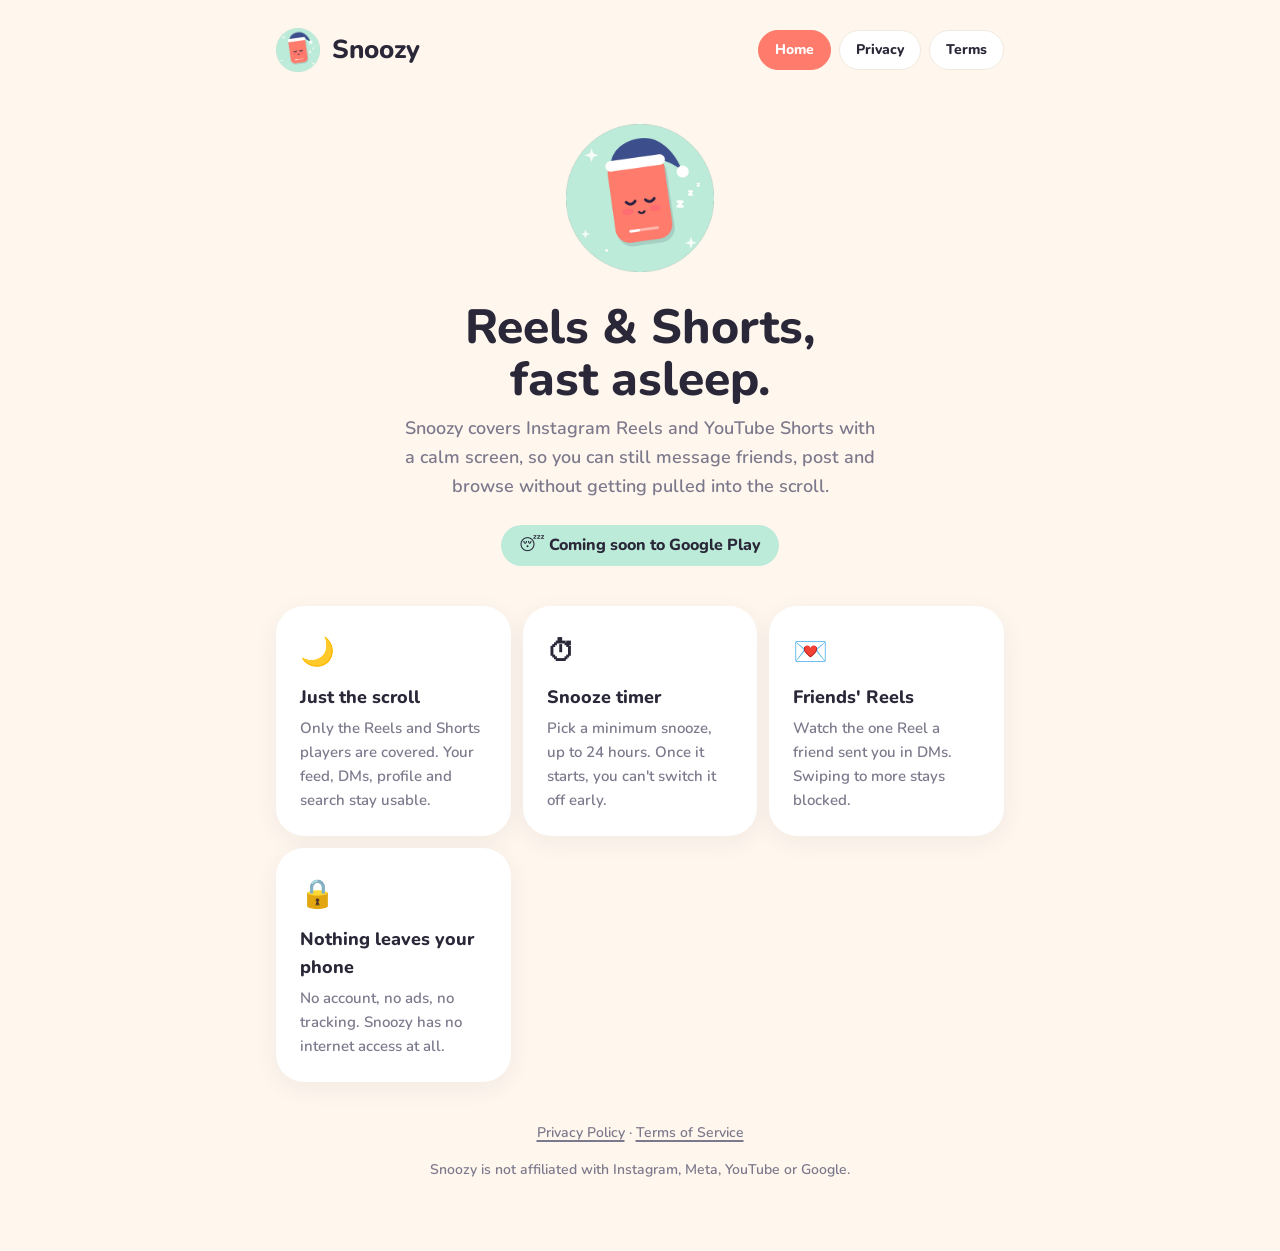
==== index.html @ 2c97b26f "Snoozy website: home, privacy policy, terms of service" ====
<!doctype html>
<html lang="en">
<head>
  <meta charset="utf-8">
  <meta name="viewport" content="width=device-width, initial-scale=1">
  <title>Snoozy</title>
  <meta name="description" content="Snoozy puts Instagram Reels and YouTube Shorts to sleep, so you can use the rest of the app in peace.">
  <link rel="icon" href="snoozy_face.png">
  <link rel="preconnect" href="https://fonts.googleapis.com">
  <link rel="preconnect" href="https://fonts.gstatic.com" crossorigin>
  <link href="https://fonts.googleapis.com/css2?family=Nunito:wght@600;800&display=swap" rel="stylesheet">
  <link rel="stylesheet" href="style.css">
</head>
<body>
  <div class="wrap">
    <nav class="nav">
      <a class="brand" href="./"><img src="snoozy_face.png" alt="">Snoozy</a>
      <div class="links">
        <a class="pill" href="./" aria-current="page">Home</a>
        <a class="pill" href="privacy.html">Privacy</a>
        <a class="pill" href="terms.html">Terms</a>
      </div>
    </nav>

    <section class="hero">
      <img src="snoozy_face.png" alt="Snoozy, a sleepy phone wearing a nightcap">
      <h1>Reels &amp; Shorts,<br>fast asleep.</h1>
      <p>Snoozy covers Instagram Reels and YouTube Shorts with a calm screen, so you can still message friends, post and browse without getting pulled into the scroll.</p>
      <span class="status">😴 Coming soon to Google Play</span>
    </section>

    <section class="grid">
      <div class="card">
        <div class="emoji">🌙</div>
        <h3>Just the scroll</h3>
        <p>Only the Reels and Shorts players are covered. Your feed, DMs, profile and search stay usable.</p>
      </div>
      <div class="card">
        <div class="emoji">⏱</div>
        <h3>Snooze timer</h3>
        <p>Pick a minimum snooze, up to 24 hours. Once it starts, you can't switch it off early.</p>
      </div>
      <div class="card">
        <div class="emoji">💌</div>
        <h3>Friends' Reels</h3>
        <p>Watch the one Reel a friend sent you in DMs. Swiping to more stays blocked.</p>
      </div>
      <div class="card">
        <div class="emoji">🔒</div>
        <h3>Nothing leaves your phone</h3>
        <p>No account, no ads, no tracking. Snoozy has no internet access at all.</p>
      </div>
    </section>

    <footer>
      <p><a href="privacy.html">Privacy Policy</a> · <a href="terms.html">Terms of Service</a></p>
      <p>Snoozy is not affiliated with Instagram, Meta, YouTube or Google.</p>
    </footer>
  </div>
</body>
</html>
---- style.css ----
/* Snoozy site — same palette, shapes and font as the app. */
:root {
  --cream: #FFF7EE;
  --card: #FFFFFF;
  --mint: #BCEBD9;
  --mint-deep: #6FC7A8;
  --coral: #FF7B6B;
  --coral-soft: #FFE3DD;
  --navy: #3D4F8A;
  --ink: #2A2838;
  --ink-soft: #7C798C;
  --track: #F1EAE1;
  --bg: var(--cream);
  --shadow: 0 6px 24px rgba(42, 40, 56, 0.06);
}

@media (prefers-color-scheme: dark) {
  :root:not([data-theme="light"]) {
    --bg: #1E1C2A;
    --card: #2A2838;
    --ink: #FFF7EE;
    --ink-soft: #B3AFC2;
    --track: #3A374A;
    --coral-soft: #4A3036;
    --shadow: none;
  }
}

* { box-sizing: border-box; }

html { -webkit-text-size-adjust: 100%; }

body {
  margin: 0;
  background: var(--bg);
  color: var(--ink);
  font-family: "Nunito", system-ui, -apple-system, "Segoe UI", sans-serif;
  font-weight: 600;
  line-height: 1.6;
}

a { color: var(--coral); text-decoration-thickness: 2px; text-underline-offset: 3px; }

.wrap { max-width: 760px; margin: 0 auto; padding: 28px 16px 56px; }

/* Header */
.nav {
  display: flex;
  align-items: center;
  justify-content: space-between;
  gap: 12px;
  flex-wrap: wrap;
  margin-bottom: 36px;
}
.brand {
  display: flex;
  align-items: center;
  gap: 12px;
  color: var(--ink);
  text-decoration: none;
  font-size: 26px;
  font-weight: 800;
}
.brand img { width: 44px; height: 44px; }
.links { display: flex; gap: 8px; flex-wrap: wrap; }
.pill {
  display: inline-block;
  padding: 8px 16px;
  border-radius: 999px;
  background: var(--card);
  border: 1.5px solid var(--track);
  color: var(--ink);
  font-weight: 800;
  font-size: 14px;
  text-decoration: none;
}
.pill[aria-current="page"] { background: var(--coral); border-color: var(--coral); color: #fff; }

/* Hero */
.hero { text-align: center; padding: 16px 0 8px; }
.hero img { width: 148px; height: 148px; }
.hero h1 { font-size: clamp(32px, 7vw, 48px); line-height: 1.1; margin: 20px 0 8px; font-weight: 800; }
.hero p { color: var(--ink-soft); font-size: 18px; margin: 0 auto; max-width: 480px; }
.status {
  display: inline-block;
  margin-top: 24px;
  padding: 8px 18px;
  border-radius: 999px;
  background: var(--mint);
  color: #2A2838;
  font-weight: 800;
}

/* Cards */
.card {
  background: var(--card);
  border-radius: 28px;
  padding: 24px;
  box-shadow: var(--shadow);
  margin-top: 16px;
}
.grid { display: grid; grid-template-columns: repeat(auto-fit, minmax(210px, 1fr)); gap: 12px; margin-top: 32px; }
.grid .card { margin-top: 0; }
.emoji { font-size: 28px; }
.card h3 { margin: 8px 0 4px; font-size: 18px; font-weight: 800; }
.card p { margin: 0; color: var(--ink-soft); font-size: 15px; }

/* Legal pages */
.doc h1 { font-size: clamp(28px, 6vw, 38px); margin: 0 0 4px; font-weight: 800; }
.updated { color: var(--ink-soft); margin: 0 0 8px; }
.doc h2 { font-size: 20px; margin: 0 0 8px; font-weight: 800; }
.doc p, .doc li { font-size: 16px; }
.doc ul { padding-left: 22px; margin: 8px 0; }
.doc li { margin: 4px 0; }
.summary { background: var(--mint); color: #2A2838; }
.summary h2 { color: #2A2838; }
.note {
  background: var(--coral-soft);
  border-radius: 20px;
  padding: 14px 18px;
  font-size: 15px;
}
table { width: 100%; border-collapse: collapse; font-size: 15px; }
th, td { text-align: left; padding: 10px 8px; border-bottom: 1.5px solid var(--track); vertical-align: top; }
th { font-weight: 800; }
.table-scroll { overflow-x: auto; }

footer { text-align: center; color: var(--ink-soft); font-size: 14px; margin-top: 40px; }
footer a { color: var(--ink-soft); }
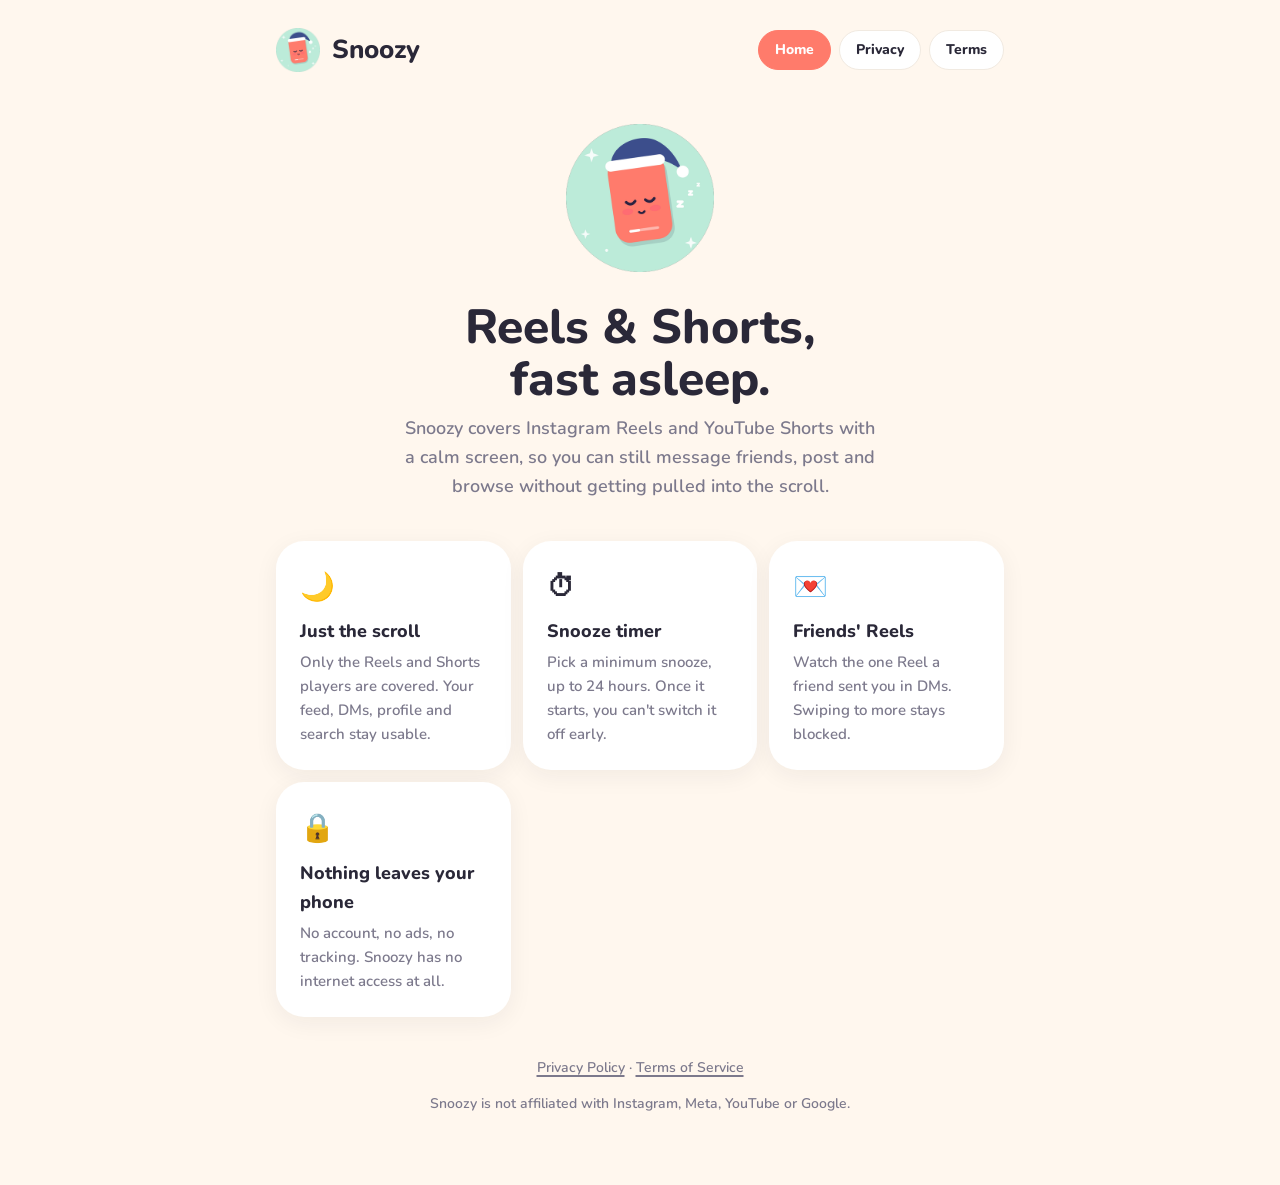
==== commit f915309f: "Remove coming-soon badge from home page" ====
--- a/index.html
+++ b/index.html
@@ -26,7 +26,6 @@
       <img src="snoozy_face.png" alt="Snoozy, a sleepy phone wearing a nightcap">
       <h1>Reels &amp; Shorts,<br>fast asleep.</h1>
       <p>Snoozy covers Instagram Reels and YouTube Shorts with a calm screen, so you can still message friends, post and browse without getting pulled into the scroll.</p>
-      <span class="status">😴 Coming soon to Google Play</span>
     </section>
 
     <section class="grid">
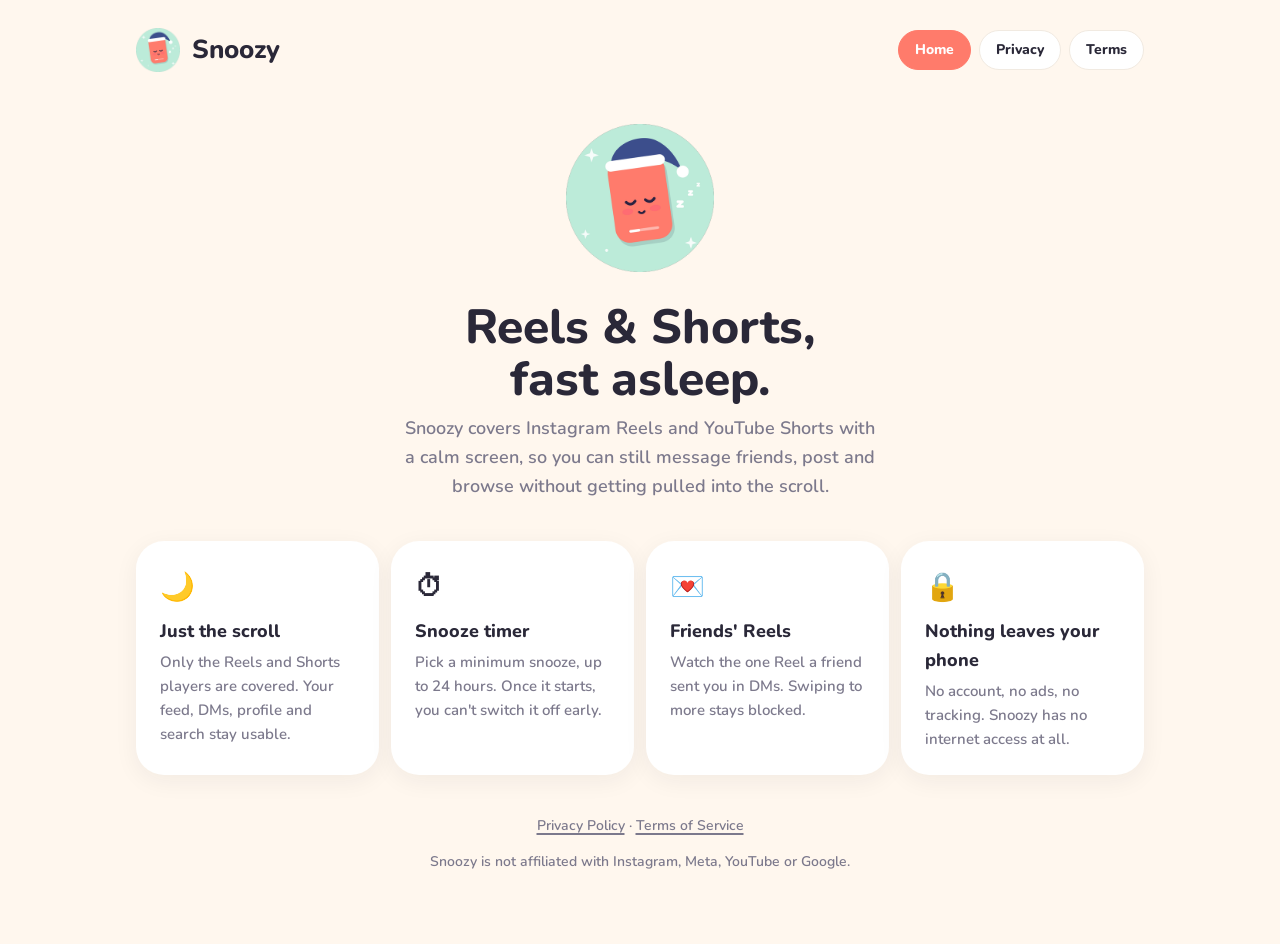
==== commit 2631ab2e: "Show the four feature cards in one row" ====
--- a/index.html
+++ b/index.html
@@ -12,7 +12,7 @@
   <link rel="stylesheet" href="style.css">
 </head>
 <body>
-  <div class="wrap">
+  <div class="wrap wide">
     <nav class="nav">
       <a class="brand" href="./"><img src="snoozy_face.png" alt="">Snoozy</a>
       <div class="links">
--- a/style.css
+++ b/style.css
@@ -42,6 +42,7 @@
 a { color: var(--coral); text-decoration-thickness: 2px; text-underline-offset: 3px; }
 
 .wrap { max-width: 760px; margin: 0 auto; padding: 28px 16px 56px; }
+.wrap.wide { max-width: 1040px; }
 
 /* Header */
 .nav {
@@ -99,7 +100,10 @@
   box-shadow: var(--shadow);
   margin-top: 16px;
 }
-.grid { display: grid; grid-template-columns: repeat(auto-fit, minmax(210px, 1fr)); gap: 12px; margin-top: 32px; }
+/* 4 across on wide screens, 2x2 on tablets, stacked on phones. */
+.grid { display: grid; grid-template-columns: repeat(4, 1fr); gap: 12px; margin-top: 32px; }
+@media (max-width: 880px) { .grid { grid-template-columns: repeat(2, 1fr); } }
+@media (max-width: 520px) { .grid { grid-template-columns: 1fr; } }
 .grid .card { margin-top: 0; }
 .emoji { font-size: 28px; }
 .card h3 { margin: 8px 0 4px; font-size: 18px; font-weight: 800; }
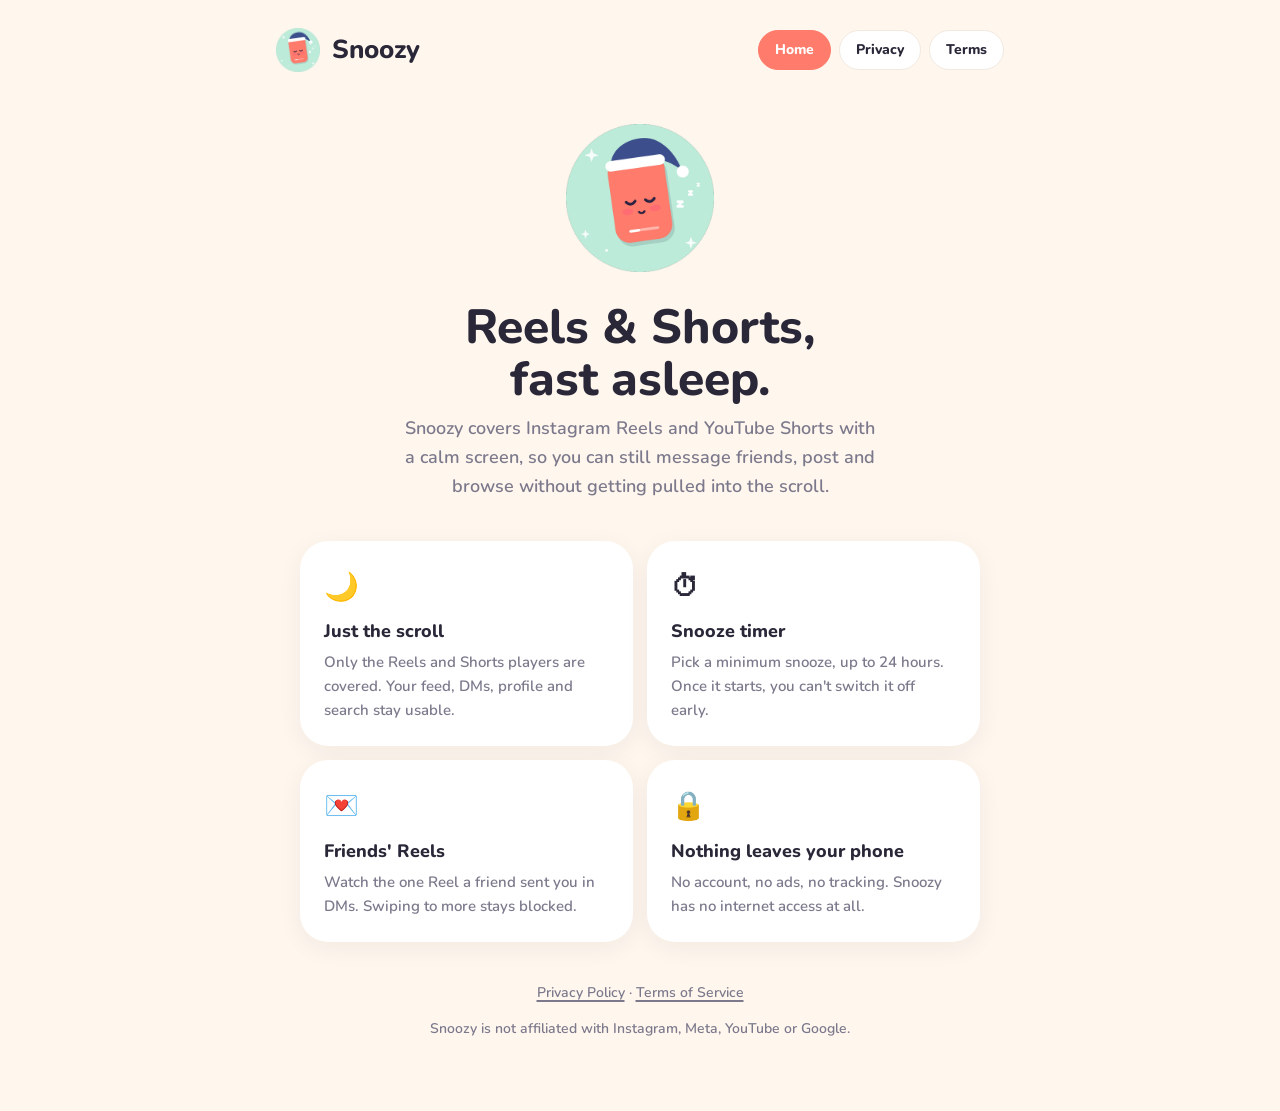
==== commit 45a47795: "Center the feature cards in a 2x2 grid" ====
--- a/index.html
+++ b/index.html
@@ -12,7 +12,7 @@
   <link rel="stylesheet" href="style.css">
 </head>
 <body>
-  <div class="wrap wide">
+  <div class="wrap">
     <nav class="nav">
       <a class="brand" href="./"><img src="snoozy_face.png" alt="">Snoozy</a>
       <div class="links">
--- a/style.css
+++ b/style.css
@@ -42,7 +42,6 @@
 a { color: var(--coral); text-decoration-thickness: 2px; text-underline-offset: 3px; }
 
 .wrap { max-width: 760px; margin: 0 auto; padding: 28px 16px 56px; }
-.wrap.wide { max-width: 1040px; }
 
 /* Header */
 .nav {
@@ -100,9 +99,8 @@
   box-shadow: var(--shadow);
   margin-top: 16px;
 }
-/* 4 across on wide screens, 2x2 on tablets, stacked on phones. */
-.grid { display: grid; grid-template-columns: repeat(4, 1fr); gap: 12px; margin-top: 32px; }
-@media (max-width: 880px) { .grid { grid-template-columns: repeat(2, 1fr); } }
+/* 2x2, centered; stacked on phones. */
+.grid { display: grid; grid-template-columns: repeat(2, 1fr); gap: 14px; max-width: 680px; margin: 32px auto 0; }
 @media (max-width: 520px) { .grid { grid-template-columns: 1fr; } }
 .grid .card { margin-top: 0; }
 .emoji { font-size: 28px; }
